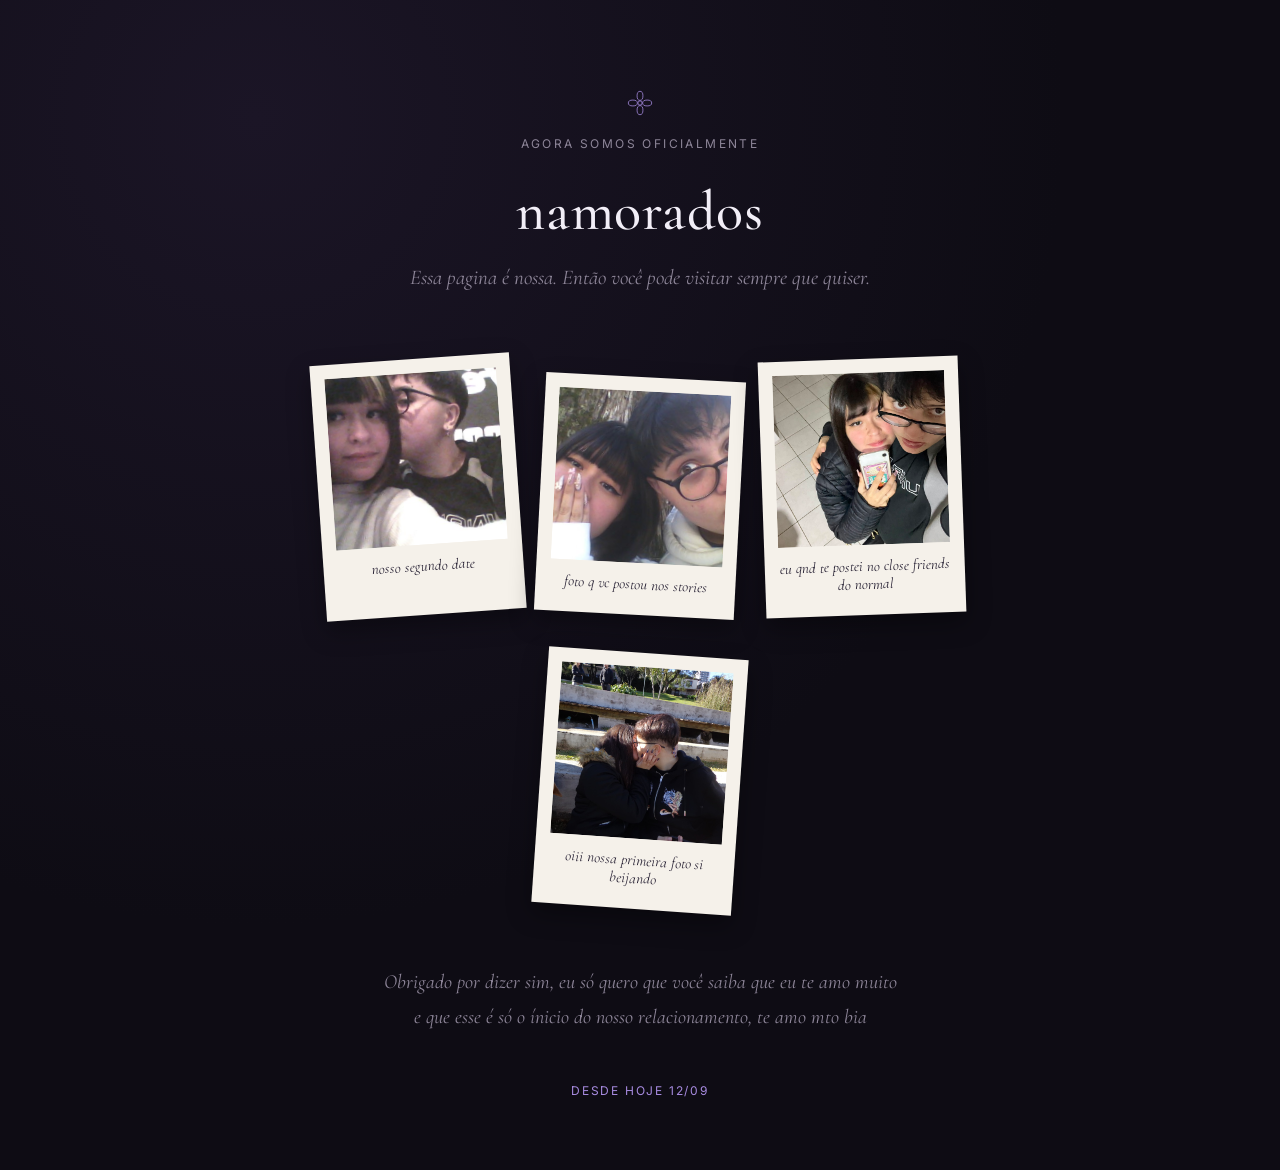
==== pages/final.html @ f38ec455 "Add files via upload" ====
<!DOCTYPE html>
<html lang="pt-BR">
<head>
<meta charset="UTF-8">
<meta name="viewport" content="width=device-width, initial-scale=1.0, maximum-scale=1.0">
<title>nós dois</title>
<link rel="stylesheet" href="../css/style.css">
<style>
  body{
    background: radial-gradient(circle at 20% 10%, #1B1526 0%, var(--bg) 55%);
  }
  .final-wrap{
    min-height: 100vh;
    padding: 10vh 6vw 8vh;
    display: flex;
    flex-direction: column;
    align-items: center;
    text-align: center;
  }
  .flower{
    width: 26px;
    height: 26px;
    color: var(--accent);
    margin: 0 auto 20px;
  }
  .gallery{
    display: flex;
    flex-wrap: wrap;
    justify-content: center;
    gap: 28px 22px;
    max-width: 720px;
    margin: 20px 0 56px;
  }
  .polaroid{
    background: var(--polaroid-bg);
    padding: 14px 14px 22px;
    width: 200px;
    box-shadow: 0 10px 24px rgba(0,0,0,0.35);
    transform: rotate(var(--tilt, 0deg));
  }
  .polaroid:nth-child(1){ --tilt: -4deg; }
  .polaroid:nth-child(2){ --tilt: 3deg; margin-top: 18px; }
  .polaroid:nth-child(3){ --tilt: -2deg; }
  .polaroid:nth-child(4){ --tilt: 4deg; margin-top: 10px; }

  .polaroid .photo{
    width: 100%;
    aspect-ratio: 1 / 1;
    background: #DCD5C6;
    display: flex;
    align-items: center;
    justify-content: center;
    overflow: hidden;
  }
  .polaroid .photo img{
    width: 100%;
    height: 100%;
    object-fit: cover;
    display: block;
  }
  .polaroid .photo .placeholder-text{
    font-family: 'Inter', sans-serif;
    font-size: 11px;
    color: #A69C88;
    letter-spacing: 0.05em;
  }
  .polaroid .caption{
    font-family: 'Cormorant Garamond', serif;
    font-style: italic;
    font-size: 15px;
    color: var(--polaroid-ink);
    margin-top: 12px;
  }

  .note{
    font-family: 'Cormorant Garamond', serif;
    font-size: clamp(17px, 2.4vw, 20px);
    font-style: italic;
    color: var(--muted);
    max-width: 520px;
    line-height: 1.75;
    margin: 0 0 8px;
  }

  .date-line{
    font-size: 12px;
    letter-spacing: 0.15em;
    text-transform: uppercase;
    color: var(--accent);
    margin-top: 40px;
  }
</style>
</head>
<body>

  <div class="final-wrap">
    <div class="flower">
      <svg viewBox="0 0 40 40" fill="none">
        <circle cx="20" cy="20" r="3.2" stroke="currentColor" stroke-width="1.2"/>
        <ellipse cx="20" cy="9" rx="4.5" ry="7" stroke="currentColor" stroke-width="1.2"/>
        <ellipse cx="20" cy="31" rx="4.5" ry="7" stroke="currentColor" stroke-width="1.2"/>
        <ellipse cx="9" cy="20" rx="7" ry="4.5" stroke="currentColor" stroke-width="1.2"/>
        <ellipse cx="31" cy="20" rx="7" ry="4.5" stroke="currentColor" stroke-width="1.2"/>
      </svg>
    </div>

    <div class="eyebrow">agora somos oficialmente</div>
    <h1>namorados</h1>
    <p class="lede">Essa pagina é nossa. Então você pode visitar sempre que quiser.</p>

    <div class="gallery">
      <div class="polaroid">
        <div class="photo"><img src="../assets/nos1.jpg"></div>
        <div class="caption">nosso segundo date</div>
      </div>
      <div class="polaroid">
        <div class="photo"><img src="../assets/nos5.jpg"></div>
        <div class="caption">foto q vc postou nos stories</div>
      </div>
      <div class="polaroid">
        <div class="photo"><img src="../assets/nos3.jpg"></div>
        <div class="caption">eu qnd te postei no close friends do normal</div>
      </div>
      <div class="polaroid">
        <div class="photo"><img src="../assets/nos4.jpg"></div>
        <div class="caption">oiii nossa primeira foto si beijando</div>
      </div>
    </div>

    <p class="note">Obrigado por dizer sim, eu só quero que você saiba que eu te amo muito e que esse é só o ínicio do nosso relacionamento, te amo mto bia</p>

    <div class="date-line">desde hoje 12/09</div>
  </div>

</body>
</html>
---- css/style.css ----
@import url('https://fonts.googleapis.com/css2?family=Cormorant+Garamond:ital,wght@0,400;0,500;1,400&family=Inter:wght@400;500&display=swap');

:root{
  --bg: #0E0C14;
  --surface: #17131F;
  --ink: #F2EEF7;
  --muted: #8D8598;
  --accent: #A78BE0;
  --accent-deep: #6D4FB0;
  --line: #2A2436;
  --polaroid-bg: #F5F1EA;
  --polaroid-ink: #2A2436;
}

*{ box-sizing: border-box; }

html, body{
  margin: 0;
  padding: 0;
  background: var(--bg);
  color: var(--ink);
  font-family: 'Inter', sans-serif;
  min-height: 100%;
}

.screen{
  min-height: 100vh;
  display: flex;
  flex-direction: column;
  align-items: center;
  justify-content: center;
  padding: 8vh 6vw;
  text-align: center;
}

.eyebrow{
  font-size: 12px;
  letter-spacing: 0.2em;
  text-transform: uppercase;
  color: var(--muted);
  margin-bottom: 28px;
}

h1{
  font-family: 'Cormorant Garamond', serif;
  font-weight: 500;
  font-size: clamp(32px, 6vw, 56px);
  line-height: 1.15;
  margin: 0 0 18px;
  letter-spacing: 0.01em;
  color: var(--ink);
}

p.lede{
  font-family: 'Cormorant Garamond', serif;
  font-style: italic;
  font-size: clamp(17px, 2.4vw, 21px);
  color: var(--muted);
  max-width: 480px;
  line-height: 1.6;
  margin: 0 0 44px;
}

.rule{
  width: 40px;
  height: 1px;
  background: var(--accent-deep);
  margin: 0 auto 32px;
}

button.primary, a.primary{
  font-family: 'Inter', sans-serif;
  font-size: 14px;
  letter-spacing: 0.06em;
  text-transform: uppercase;
  background: none;
  border: 1px solid var(--accent);
  color: var(--ink);
  padding: 16px 40px;
  cursor: pointer;
  transition: background 0.3s ease, color 0.3s ease, border-color 0.3s ease;
  text-decoration: none;
  display: inline-block;
}
button.primary:hover, a.primary:hover{
  background: var(--accent-deep);
  border-color: var(--accent-deep);
  color: var(--ink);
}

@media (prefers-reduced-motion: reduce){
  *{ transition: none !important; }
}
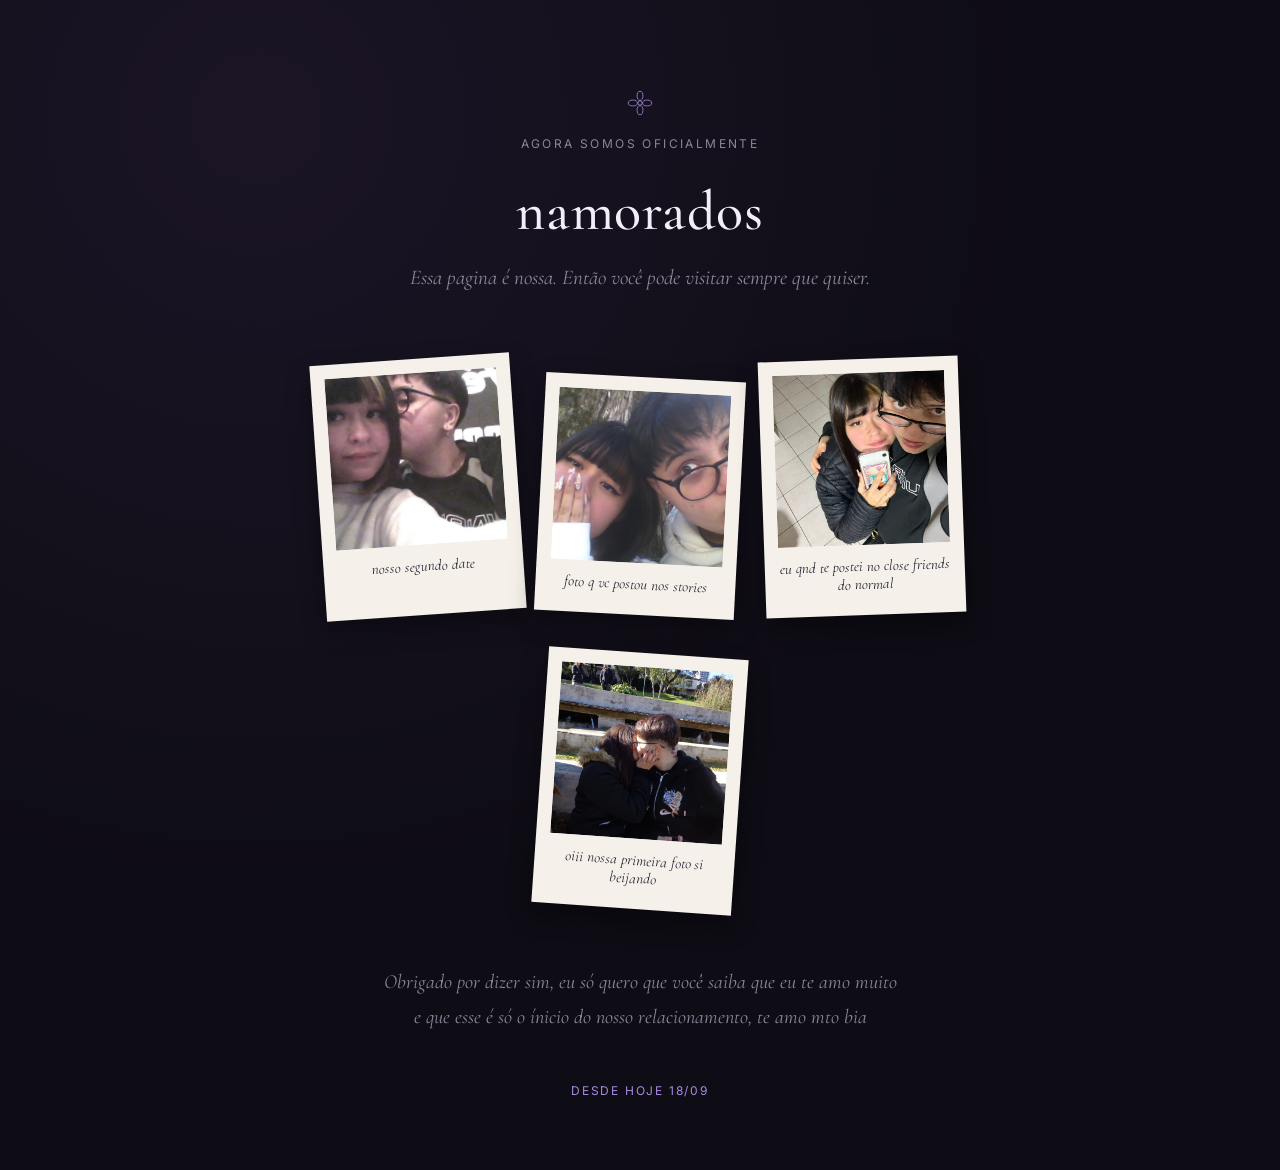
==== commit 8851d9ef: "Add files via upload" ====
--- a/pages/final.html
+++ b/pages/final.html
@@ -129,7 +129,7 @@
 
     <p class="note">Obrigado por dizer sim, eu só quero que você saiba que eu te amo muito e que esse é só o ínicio do nosso relacionamento, te amo mto bia</p>
 
-    <div class="date-line">desde hoje 12/09</div>
+    <div class="date-line">desde hoje 18/09</div>
   </div>
 
 </body>
